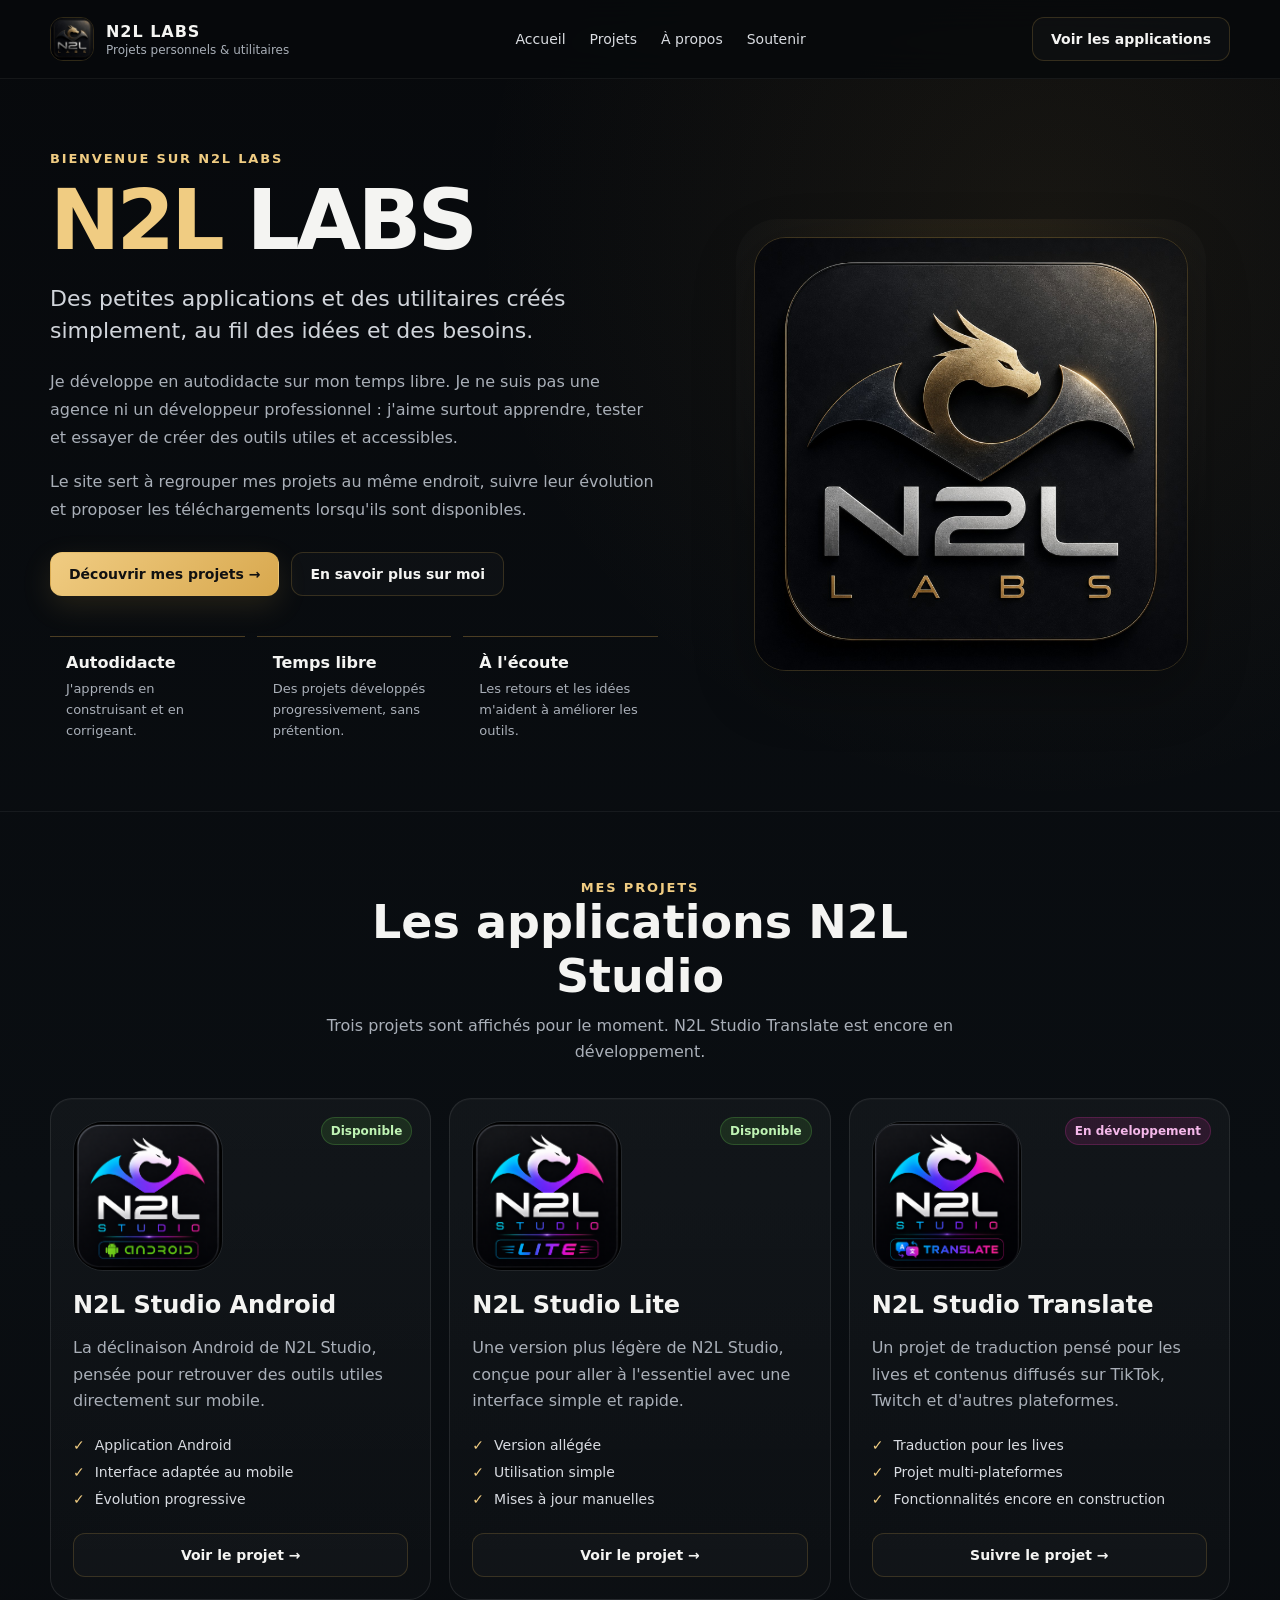
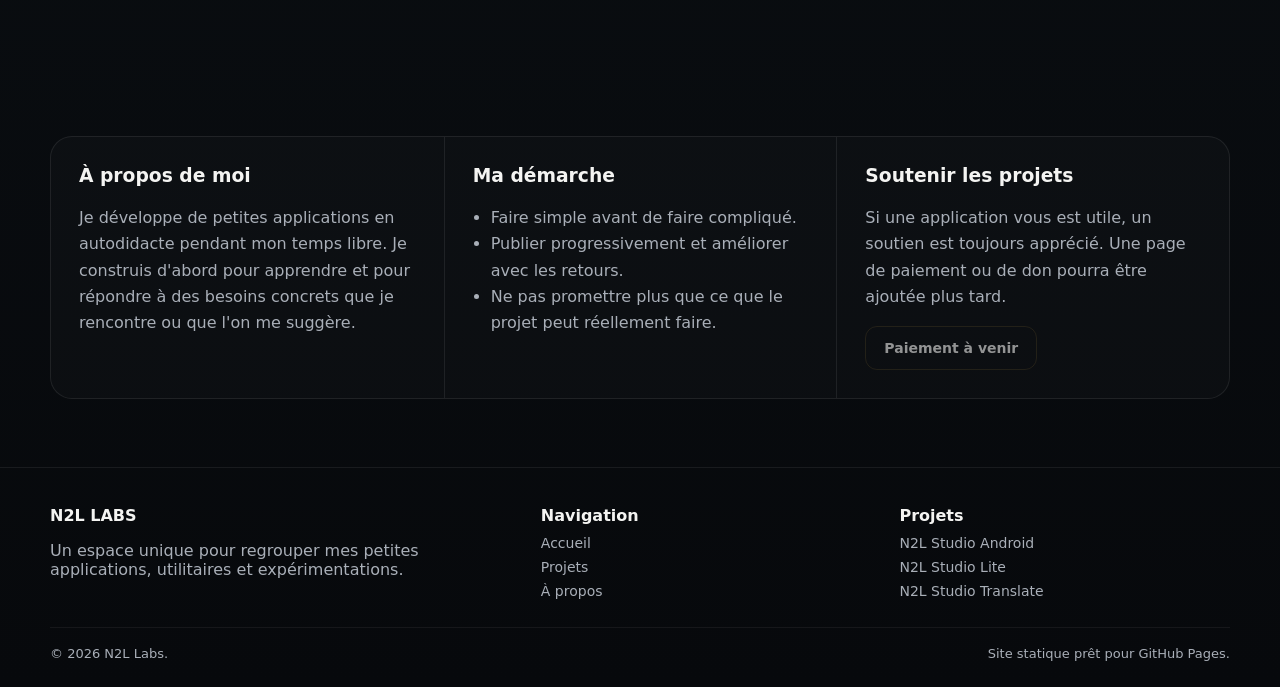
==== index.html @ dcb54ddf "Add files via upload" ====
<!doctype html>
<html lang="fr">
<head>
  <meta charset="utf-8">
  <meta name="viewport" content="width=device-width, initial-scale=1">
  <meta name="description" content="N2L Labs regroupe mes petites applications et utilitaires développés en autodidacte sur mon temps libre.">
  <meta name="theme-color" content="#080b0e">
  <title>N2L Labs | Applications et utilitaires</title>
  <link rel="stylesheet" href="assets/css/style.css">
</head>
<body>
<header class="site-header">
  <div class="container navbar">
    <a class="brand" href="index.html" aria-label="N2L Labs, accueil">
      <img class="brand-mark" src="assets/img/n2l-labs.jpg" alt="Logo N2L Labs">
      <div class="brand-copy"><strong>N2L LABS</strong><span>Projets personnels & utilitaires</span></div>
    </a>
    <button class="menu-toggle" type="button" aria-expanded="false" aria-label="Ouvrir le menu">Menu</button>
    <nav class="nav-links" aria-label="Navigation principale">
      <a href="#accueil">Accueil</a>
      <a href="#projets">Projets</a>
      <a href="#apropos">À propos</a>
      <a href="#support">Soutenir</a>
    </nav>
    <a class="btn btn-secondary" href="#projets">Voir les applications</a>
  </div>
</header>

<main>
  <section class="hero" id="accueil">
    <div class="container hero-grid">
      <div class="hero-copy">
        <div class="eyebrow">Bienvenue sur N2L Labs</div>
        <h1><span class="gold">N2L</span> LABS</h1>
        <p class="lead">Des petites applications et des utilitaires créés simplement, au fil des idées et des besoins.</p>
        <p>Je développe en autodidacte sur mon temps libre. Je ne suis pas une agence ni un développeur professionnel : j'aime surtout apprendre, tester et essayer de créer des outils utiles et accessibles.</p>
        <p>Le site sert à regrouper mes projets au même endroit, suivre leur évolution et proposer les téléchargements lorsqu'ils sont disponibles.</p>
        <div class="hero-actions">
          <a class="btn btn-primary" href="#projets">Découvrir mes projets →</a>
          <a class="btn btn-secondary" href="#apropos">En savoir plus sur moi</a>
        </div>
        <div class="traits" aria-label="Ma démarche">
          <div class="trait"><strong>Autodidacte</strong><span>J'apprends en construisant et en corrigeant.</span></div>
          <div class="trait"><strong>Temps libre</strong><span>Des projets développés progressivement, sans prétention.</span></div>
          <div class="trait"><strong>À l'écoute</strong><span>Les retours et les idées m'aident à améliorer les outils.</span></div>
        </div>
      </div>
      <div class="hero-visual">
        <div class="hero-logo-wrap"><img class="hero-logo" src="assets/img/n2l-labs.jpg" alt="Logo premium noir et or de N2L Labs"></div>
      </div>
    </div>
  </section>

  <section class="section" id="projets">
    <div class="container">
      <div class="section-head">
        <div class="eyebrow">Mes projets</div>
        <h2>Les applications N2L Studio</h2>
        <p>Trois projets sont affichés pour le moment. N2L Studio Translate est encore en développement.</p>
      </div>

      <div class="projects">
        <article class="project-card">
          <span class="badge badge-live">Disponible</span>
          <img class="project-logo" src="assets/img/n2l-studio-android.png" alt="Logo N2L Studio Android">
          <h3>N2L Studio Android</h3>
          <p>La déclinaison Android de N2L Studio, pensée pour retrouver des outils utiles directement sur mobile.</p>
          <ul class="feature-list">
            <li>Application Android</li>
            <li>Interface adaptée au mobile</li>
            <li>Évolution progressive</li>
          </ul>
          <a class="btn btn-secondary" href="projects/studio-android.html">Voir le projet →</a>
        </article>

        <article class="project-card">
          <span class="badge badge-live">Disponible</span>
          <img class="project-logo" src="assets/img/n2l-studio-lite.png" alt="Logo N2L Studio Lite">
          <h3>N2L Studio Lite</h3>
          <p>Une version plus légère de N2L Studio, conçue pour aller à l'essentiel avec une interface simple et rapide.</p>
          <ul class="feature-list">
            <li>Version allégée</li>
            <li>Utilisation simple</li>
            <li>Mises à jour manuelles</li>
          </ul>
          <a class="btn btn-secondary" href="projects/studio-lite.html">Voir le projet →</a>
        </article>

        <article class="project-card">
          <span class="badge badge-dev">En développement</span>
          <img class="project-logo" src="assets/img/n2l-studio-translate.png" alt="Logo N2L Studio Translate">
          <h3>N2L Studio Translate</h3>
          <p>Un projet de traduction pensé pour les lives et contenus diffusés sur TikTok, Twitch et d'autres plateformes.</p>
          <ul class="feature-list">
            <li>Traduction pour les lives</li>
            <li>Projet multi-plateformes</li>
            <li>Fonctionnalités encore en construction</li>
          </ul>
          <a class="btn btn-secondary" href="projects/translate.html">Suivre le projet →</a>
        </article>
      </div>
    </div>
  </section>

  <section class="section" id="apropos">
    <div class="container about-grid">
      <div class="about-panel">
        <h3>À propos de moi</h3>
        <p>Je développe de petites applications en autodidacte pendant mon temps libre. Je construis d'abord pour apprendre et pour répondre à des besoins concrets que je rencontre ou que l'on me suggère.</p>
      </div>
      <div class="about-panel">
        <h3>Ma démarche</h3>
        <ul>
          <li>Faire simple avant de faire compliqué.</li>
          <li>Publier progressivement et améliorer avec les retours.</li>
          <li>Ne pas promettre plus que ce que le projet peut réellement faire.</li>
        </ul>
      </div>
      <div class="about-panel" id="support">
        <h3>Soutenir les projets</h3>
        <p>Si une application vous est utile, un soutien est toujours apprécié. Une page de paiement ou de don pourra être ajoutée plus tard.</p>
        <a class="btn btn-disabled" href="#" aria-disabled="true">Paiement à venir</a>
      </div>
    </div>
  </section>
</main>

<footer>
  <div class="container">
    <div class="footer-grid">
      <div>
        <div class="footer-title">N2L LABS</div>
        <p>Un espace unique pour regrouper mes petites applications, utilitaires et expérimentations.</p>
      </div>
      <div>
        <div class="footer-title">Navigation</div>
        <div class="footer-links"><a href="#accueil">Accueil</a><a href="#projets">Projets</a><a href="#apropos">À propos</a></div>
      </div>
      <div>
        <div class="footer-title">Projets</div>
        <div class="footer-links"><a href="projects/studio-android.html">N2L Studio Android</a><a href="projects/studio-lite.html">N2L Studio Lite</a><a href="projects/translate.html">N2L Studio Translate</a></div>
      </div>
    </div>
    <div class="footer-bottom"><span>© <span data-year></span> N2L Labs.</span><span>Site statique prêt pour GitHub Pages.</span></div>
  </div>
</footer>
<script src="assets/js/main.js"></script>
</body>
</html>
---- assets/css/style.css ----
:root {
  --bg: #080b0e;
  --bg-soft: #0d1116;
  --panel: #10151b;
  --panel-2: #131922;
  --text: #f4f4f2;
  --muted: #a9afb8;
  --border: rgba(216, 168, 78, 0.2);
  --gold: #d8a84e;
  --gold-2: #f0cc82;
  --cyan: #20c7f3;
  --violet: #8153ff;
  --pink: #f337ba;
  --green: #64c64c;
  --radius: 22px;
  --shadow: 0 18px 60px rgba(0,0,0,.32);
}

* { box-sizing: border-box; }
html { scroll-behavior: smooth; }
body {
  margin: 0;
  font-family: Inter, ui-sans-serif, system-ui, -apple-system, BlinkMacSystemFont, "Segoe UI", sans-serif;
  color: var(--text);
  background:
    radial-gradient(circle at 82% 10%, rgba(216,168,78,.08), transparent 25%),
    linear-gradient(180deg, #07090c 0%, #0a0e12 52%, #07090c 100%);
  min-height: 100vh;
}
a { color: inherit; text-decoration: none; }
img { display: block; max-width: 100%; }
button, a { -webkit-tap-highlight-color: transparent; }

.container { width: min(1180px, calc(100% - 36px)); margin: 0 auto; }
.site-header {
  position: sticky; top: 0; z-index: 30;
  backdrop-filter: blur(16px);
  background: rgba(7,9,12,.82);
  border-bottom: 1px solid rgba(255,255,255,.06);
}
.navbar { min-height: 78px; display: flex; align-items: center; justify-content: space-between; gap: 24px; }
.brand { display: flex; align-items: center; gap: 12px; min-width: max-content; }
.brand-mark { width: 44px; height: 44px; border-radius: 13px; object-fit: cover; border: 1px solid var(--border); }
.brand-copy strong { display: block; letter-spacing: .06em; }
.brand-copy span { display: block; font-size: 12px; color: var(--muted); margin-top: 2px; }
.nav-links { display: flex; align-items: center; gap: 24px; color: #d9dce1; font-size: 14px; }
.nav-links a:hover, .nav-links a:focus-visible { color: var(--gold-2); }
.menu-toggle { display: none; background: transparent; color: var(--text); border: 1px solid rgba(255,255,255,.12); border-radius: 12px; padding: 9px 12px; }

.btn { display: inline-flex; align-items: center; justify-content: center; gap: 9px; min-height: 44px; padding: 0 18px; border-radius: 12px; border: 1px solid var(--border); font-weight: 600; font-size: 14px; transition: .2s ease; }
.btn:hover { transform: translateY(-1px); }
.btn-primary { color: #111; background: linear-gradient(135deg, var(--gold-2), var(--gold)); box-shadow: 0 10px 30px rgba(216,168,78,.14); }
.btn-secondary { background: rgba(255,255,255,.025); color: var(--text); }
.btn-disabled { opacity: .58; cursor: not-allowed; pointer-events: none; }

.hero { padding: 72px 0 54px; border-bottom: 1px solid rgba(255,255,255,.06); }
.hero-grid { display: grid; grid-template-columns: 1.08fr .92fr; align-items: center; gap: 54px; }
.eyebrow { color: var(--gold-2); font-size: 13px; letter-spacing: .14em; text-transform: uppercase; font-weight: 700; }
h1 { margin: 14px 0 18px; font-size: clamp(45px, 7vw, 84px); line-height: .96; letter-spacing: -.045em; }
.gold { color: var(--gold-2); }
.lead { max-width: 660px; color: #d1d5db; font-size: clamp(18px, 2vw, 22px); line-height: 1.45; }
.hero-copy p:not(.lead) { color: var(--muted); line-height: 1.75; max-width: 680px; }
.hero-actions { display: flex; flex-wrap: wrap; gap: 12px; margin-top: 28px; }
.hero-visual { position: relative; display: grid; place-items: center; }
.hero-logo-wrap { width: min(100%, 470px); padding: 18px; border-radius: 42px; background: radial-gradient(circle at 50% 20%, rgba(216,168,78,.11), rgba(255,255,255,.015) 55%, transparent 70%); }
.hero-logo { border-radius: 32px; box-shadow: var(--shadow); border: 1px solid var(--border); }

.traits { margin-top: 40px; display: grid; grid-template-columns: repeat(3, 1fr); gap: 12px; }
.trait { padding: 16px; border-top: 1px solid rgba(216,168,78,.32); }
.trait strong { display: block; margin-bottom: 6px; }
.trait span { color: var(--muted); font-size: 13px; line-height: 1.45; }

.section { padding: 68px 0; }
.section-head { text-align: center; max-width: 720px; margin: 0 auto 34px; }
.section-head h2 { margin: 0 0 10px; font-size: clamp(30px, 4vw, 46px); }
.section-head p { margin: 0; color: var(--muted); line-height: 1.6; }
.projects { display: grid; grid-template-columns: repeat(3, 1fr); gap: 18px; }
.project-card { position: relative; border: 1px solid rgba(255,255,255,.09); border-radius: var(--radius); padding: 22px; background: linear-gradient(180deg, rgba(255,255,255,.035), rgba(255,255,255,.016)); min-height: 100%; box-shadow: inset 0 1px 0 rgba(255,255,255,.025); }
.project-card:hover { border-color: rgba(216,168,78,.3); }
.project-logo { width: 150px; aspect-ratio: 1; object-fit: cover; border-radius: 30px; margin-bottom: 20px; border: 1px solid rgba(255,255,255,.08); }
.project-card h3 { font-size: 24px; margin: 0 0 9px; }
.project-card p { color: var(--muted); line-height: 1.65; min-height: 82px; }
.badge { position: absolute; right: 18px; top: 18px; border-radius: 999px; padding: 6px 9px; font-size: 12px; font-weight: 700; }
.badge-live { color: #bff3b4; background: rgba(80,170,67,.16); border: 1px solid rgba(100,198,76,.25); }
.badge-dev { color: #f5b8ea; background: rgba(243,55,186,.12); border: 1px solid rgba(243,55,186,.2); }
.feature-list { list-style: none; margin: 20px 0 26px; padding: 0; color: #d8dbe1; }
.feature-list li { display: flex; gap: 10px; margin: 11px 0; font-size: 14px; }
.feature-list li::before { content: "✓"; color: var(--gold-2); font-weight: 800; }
.project-card .btn { width: 100%; }

.about-grid { display: grid; grid-template-columns: repeat(3,1fr); border: 1px solid rgba(255,255,255,.08); border-radius: var(--radius); overflow: hidden; background: rgba(255,255,255,.018); }
.about-panel { padding: 28px; }
.about-panel + .about-panel { border-left: 1px solid rgba(255,255,255,.08); }
.about-panel h3 { margin-top: 0; }
.about-panel p, .about-panel li { color: var(--muted); line-height: 1.65; }
.about-panel ul { padding-left: 18px; }

.project-page { padding: 64px 0 74px; }
.project-hero { display: grid; grid-template-columns: 230px 1fr; gap: 36px; align-items: center; padding: 30px; border: 1px solid rgba(255,255,255,.08); border-radius: 28px; background: rgba(255,255,255,.022); }
.project-hero img { width: 230px; border-radius: 44px; border: 1px solid rgba(255,255,255,.08); }
.project-hero h1 { font-size: clamp(40px, 6vw, 70px); margin-bottom: 14px; }
.project-hero .status-line { color: var(--gold-2); font-size: 14px; font-weight: 700; }
.content-grid { display: grid; grid-template-columns: 1.3fr .7fr; gap: 22px; margin-top: 24px; }
.content-box { border: 1px solid rgba(255,255,255,.08); border-radius: 22px; padding: 26px; background: rgba(255,255,255,.018); }
.content-box h2 { margin-top: 0; }
.content-box p, .content-box li { color: var(--muted); line-height: 1.7; }
.notice { border-left: 3px solid var(--gold); background: rgba(216,168,78,.06); padding: 16px 18px; border-radius: 0 14px 14px 0; color: #e8e2d6; }

footer { padding: 38px 0 26px; border-top: 1px solid rgba(255,255,255,.07); color: var(--muted); }
.footer-grid { display: grid; grid-template-columns: 1.4fr 1fr 1fr; gap: 28px; }
.footer-title { color: var(--text); margin-bottom: 10px; font-weight: 700; }
.footer-links { display: grid; gap: 8px; font-size: 14px; }
.footer-bottom { margin-top: 28px; padding-top: 18px; border-top: 1px solid rgba(255,255,255,.06); font-size: 13px; display: flex; justify-content: space-between; gap: 20px; flex-wrap: wrap; }

@media (max-width: 900px) {
  .hero-grid, .content-grid { grid-template-columns: 1fr; }
  .hero-visual { order: -1; }
  .hero-logo-wrap { width: min(76vw, 390px); }
  .projects { grid-template-columns: 1fr 1fr; }
  .projects .project-card:last-child { grid-column: 1 / -1; }
  .about-grid { grid-template-columns: 1fr; }
  .about-panel + .about-panel { border-left: 0; border-top: 1px solid rgba(255,255,255,.08); }
  .project-hero { grid-template-columns: 180px 1fr; }
  .project-hero img { width: 180px; }
}

@media (max-width: 700px) {
  .container { width: min(100% - 24px, 1180px); }
  .menu-toggle { display: inline-flex; }
  .nav-links { display: none; position: absolute; top: 78px; left: 12px; right: 12px; padding: 18px; background: #0b0f13; border: 1px solid rgba(255,255,255,.08); border-radius: 16px; flex-direction: column; align-items: stretch; }
  .nav-links.open { display: flex; }
  .navbar > .btn { display: none; }
  .hero { padding-top: 34px; }
  .hero-grid { gap: 28px; }
  .traits { grid-template-columns: 1fr; }
  .projects { grid-template-columns: 1fr; }
  .projects .project-card:last-child { grid-column: auto; }
  .project-card p { min-height: auto; }
  .project-hero { grid-template-columns: 1fr; text-align: center; }
  .project-hero img { width: min(220px, 70vw); margin: 0 auto; }
  .footer-grid { grid-template-columns: 1fr; }
}

/* N2L Studio Android */
.android-project-page .project-hero p:not(.lead) { color: var(--muted); line-height: 1.7; max-width: 760px; }
.android-hero { background: radial-gradient(circle at 8% 15%, rgba(32,199,243,.08), transparent 28%), radial-gradient(circle at 88% 80%, rgba(243,55,186,.07), transparent 30%), rgba(255,255,255,.022); }
.app-pills { display: flex; flex-wrap: wrap; gap: 9px; margin-top: 18px; }
.app-pills span { padding: 7px 11px; border-radius: 999px; border: 1px solid rgba(255,255,255,.09); background: rgba(255,255,255,.026); color: #d9dce1; font-size: 13px; }
.project-section { padding-top: 56px; }
.left-head { text-align: left; max-width: 800px; margin: 0 0 24px; }
.left-head h2 { margin-top: 8px; }
.feature-cards { display: grid; grid-template-columns: repeat(4, 1fr); gap: 16px; }
.feature-box { min-height: 100%; }
.feature-box h3 { margin: 11px 0 8px; font-size: 18px; }
.feature-box p { margin: 0; font-size: 14px; }
.feature-icon { font-size: 27px; }
.mini-badge { display: inline-block; margin-left: 6px; padding: 3px 7px; border-radius: 999px; font-size: 11px; vertical-align: middle; color: #f5b8ea; background: rgba(243,55,186,.12); border: 1px solid rgba(243,55,186,.2); }
.android-gallery { display: grid; grid-template-columns: repeat(2, minmax(0,1fr)); gap: 18px; }
.screenshot-box { margin: 0; overflow: hidden; border: 1px solid rgba(255,255,255,.08); border-radius: 22px; background: rgba(255,255,255,.018); }
.screenshot-box img { width: 100%; aspect-ratio: 16/10; object-fit: cover; object-position: top; }
.screenshot-box figcaption { padding: 14px 16px 16px; color: var(--muted); font-size: 14px; }
.android-info-grid { margin-top: 0; }
.download-actions { margin-top: 18px; }
.support-strip { display: flex; align-items: center; justify-content: space-between; gap: 28px; padding: 28px; margin-top: 56px; border: 1px solid rgba(216,168,78,.18); border-radius: 22px; background: rgba(216,168,78,.035); }
.support-strip h2 { margin: 8px 0 9px; }
.support-strip p { margin: 0; color: var(--muted); line-height: 1.65; max-width: 760px; }

@media (max-width: 1000px) {
  .feature-cards { grid-template-columns: repeat(2, 1fr); }
}
@media (max-width: 700px) {
  .feature-cards, .android-gallery { grid-template-columns: 1fr; }
  .support-strip { align-items: stretch; flex-direction: column; }
  .support-strip .btn { width: 100%; }
}
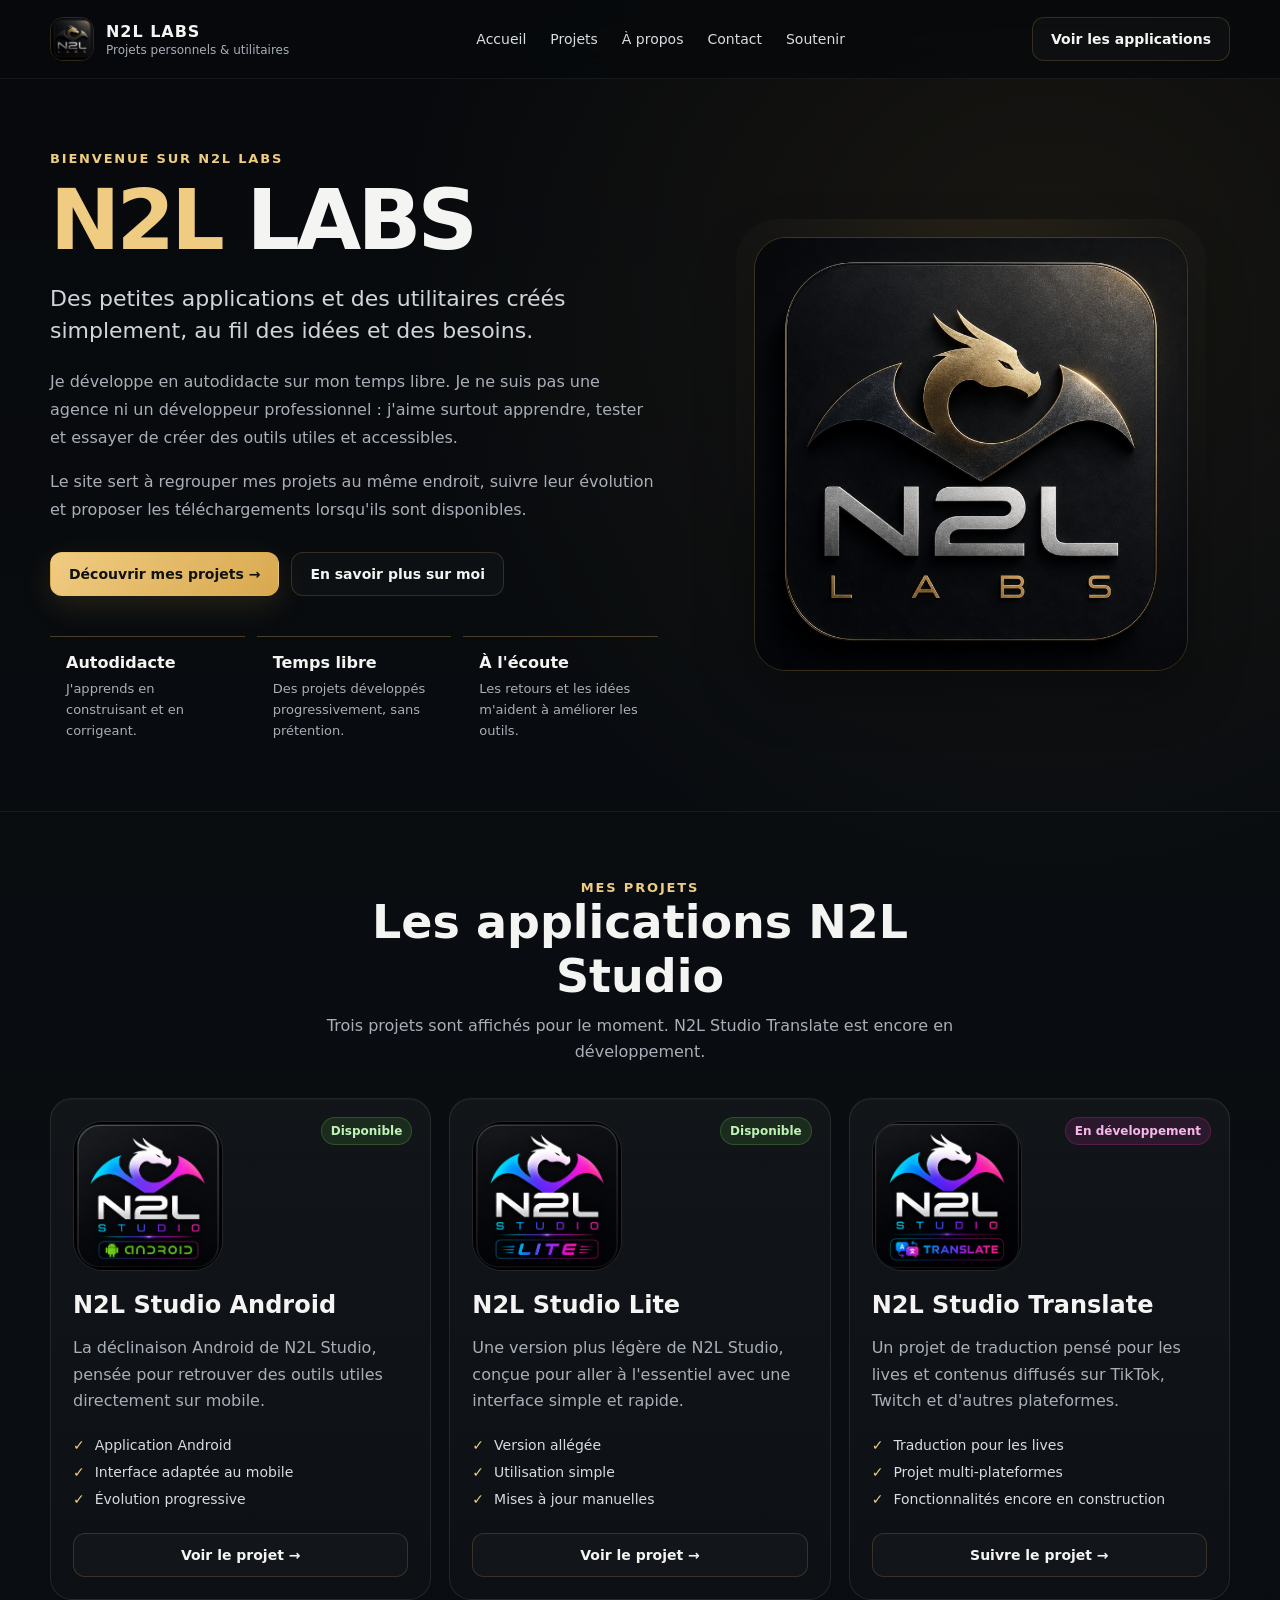
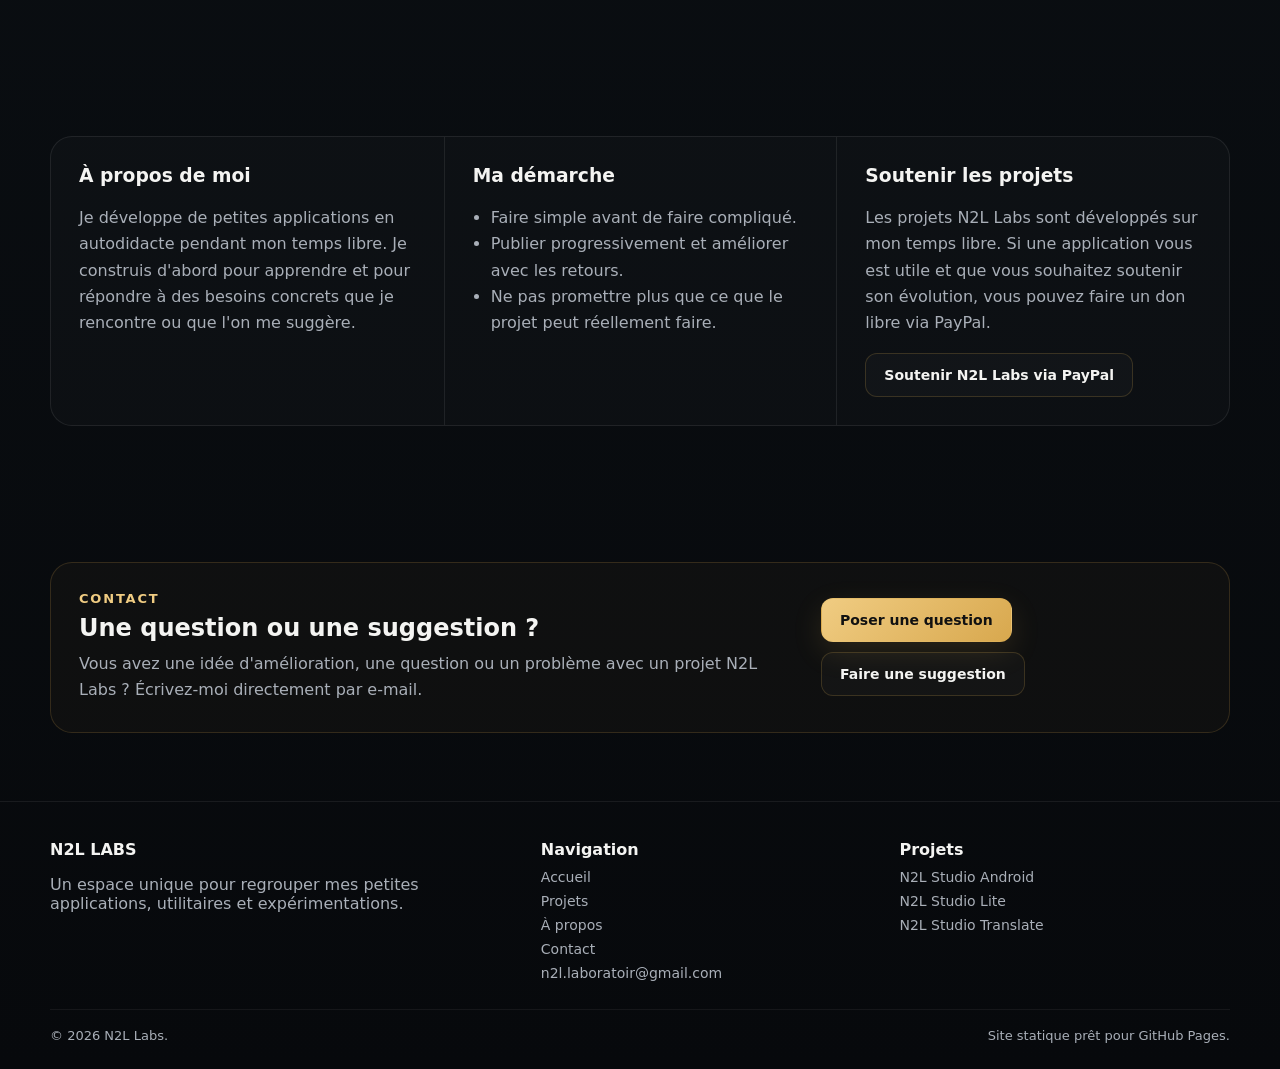
==== commit bf9ab40c: "Ajout contact, licences Lite et PayPal" ====
--- a/index.html
+++ b/index.html
@@ -20,6 +20,7 @@
       <a href="#accueil">Accueil</a>
       <a href="#projets">Projets</a>
       <a href="#apropos">À propos</a>
+      <a href="#contact">Contact</a>
       <a href="#support">Soutenir</a>
     </nav>
     <a class="btn btn-secondary" href="#projets">Voir les applications</a>
@@ -118,11 +119,28 @@
       </div>
       <div class="about-panel" id="support">
         <h3>Soutenir les projets</h3>
-        <p>Si une application vous est utile, un soutien est toujours apprécié. Une page de paiement ou de don pourra être ajoutée plus tard.</p>
-        <a class="btn btn-disabled" href="#" aria-disabled="true">Paiement à venir</a>
+        <p>Les projets N2L Labs sont développés sur mon temps libre. Si une application vous est utile et que vous souhaitez soutenir son évolution, vous pouvez faire un don libre via PayPal.</p>
+        <a class="btn btn-secondary" href="https://paypal.me/N2LStudio" target="_blank" rel="noopener noreferrer">Soutenir N2L Labs via PayPal</a>
       </div>
     </div>
   </section>
+
+  <section class="section" id="contact">
+    <div class="container">
+      <div class="contact-strip">
+        <div>
+          <div class="eyebrow">Contact</div>
+          <h2>Une question ou une suggestion ?</h2>
+          <p>Vous avez une idée d'amélioration, une question ou un problème avec un projet N2L Labs ? Écrivez-moi directement par e-mail.</p>
+        </div>
+        <div class="contact-actions">
+          <a class="btn btn-primary" href="mailto:n2l.laboratoir@gmail.com?subject=Question%20-%20N2L%20Labs">Poser une question</a>
+          <a class="btn btn-secondary" href="mailto:n2l.laboratoir@gmail.com?subject=Suggestion%20-%20N2L%20Labs">Faire une suggestion</a>
+        </div>
+      </div>
+    </div>
+  </section>
+
 </main>
 
 <footer>
@@ -134,7 +152,7 @@
       </div>
       <div>
         <div class="footer-title">Navigation</div>
-        <div class="footer-links"><a href="#accueil">Accueil</a><a href="#projets">Projets</a><a href="#apropos">À propos</a></div>
+        <div class="footer-links"><a href="#accueil">Accueil</a><a href="#projets">Projets</a><a href="#apropos">À propos</a><a href="#contact">Contact</a><a href="mailto:n2l.laboratoir@gmail.com">n2l.laboratoir@gmail.com</a></div>
       </div>
       <div>
         <div class="footer-title">Projets</div>
--- a/assets/css/style.css
+++ b/assets/css/style.css
@@ -173,3 +173,31 @@
   .support-strip { align-items: stretch; flex-direction: column; }
   .support-strip .btn { width: 100%; }
 }
+
+/* N2L Studio Lite */
+.lite-gallery { grid-template-columns: repeat(2, minmax(0, 1fr)); }
+.lite-gallery .screenshot-box:first-child { grid-column: 1 / -1; }
+.lite-gallery .screenshot-box img { aspect-ratio: 16 / 8.6; object-fit: cover; object-position: top left; }
+@media (max-width: 700px) {
+  .lite-gallery { grid-template-columns: 1fr; }
+  .lite-gallery .screenshot-box:first-child { grid-column: auto; }
+}
+
+
+/* Contact & activation */
+.contact-strip, .license-strip {
+  display: flex; align-items: center; justify-content: space-between; gap: 28px;
+  padding: 28px; border: 1px solid rgba(216,168,78,.18); border-radius: 22px;
+  background: rgba(216,168,78,.035);
+}
+.contact-strip h2, .license-strip h2 { margin: 8px 0 9px; }
+.contact-strip p, .license-strip p { margin: 0; color: var(--muted); line-height: 1.65; max-width: 760px; }
+.contact-actions { display: flex; flex-wrap: wrap; gap: 10px; align-items: center; }
+.license-strip { align-items: flex-start; background: rgba(255,255,255,.018); border-color: rgba(255,255,255,.09); }
+.license-strip > div:first-child { flex: 1; }
+.license-strip .notice { margin-top: 16px; }
+@media (max-width: 700px) {
+  .contact-strip, .license-strip { flex-direction: column; align-items: stretch; }
+  .contact-actions { flex-direction: column; align-items: stretch; }
+  .contact-actions .btn { width: 100%; }
+}
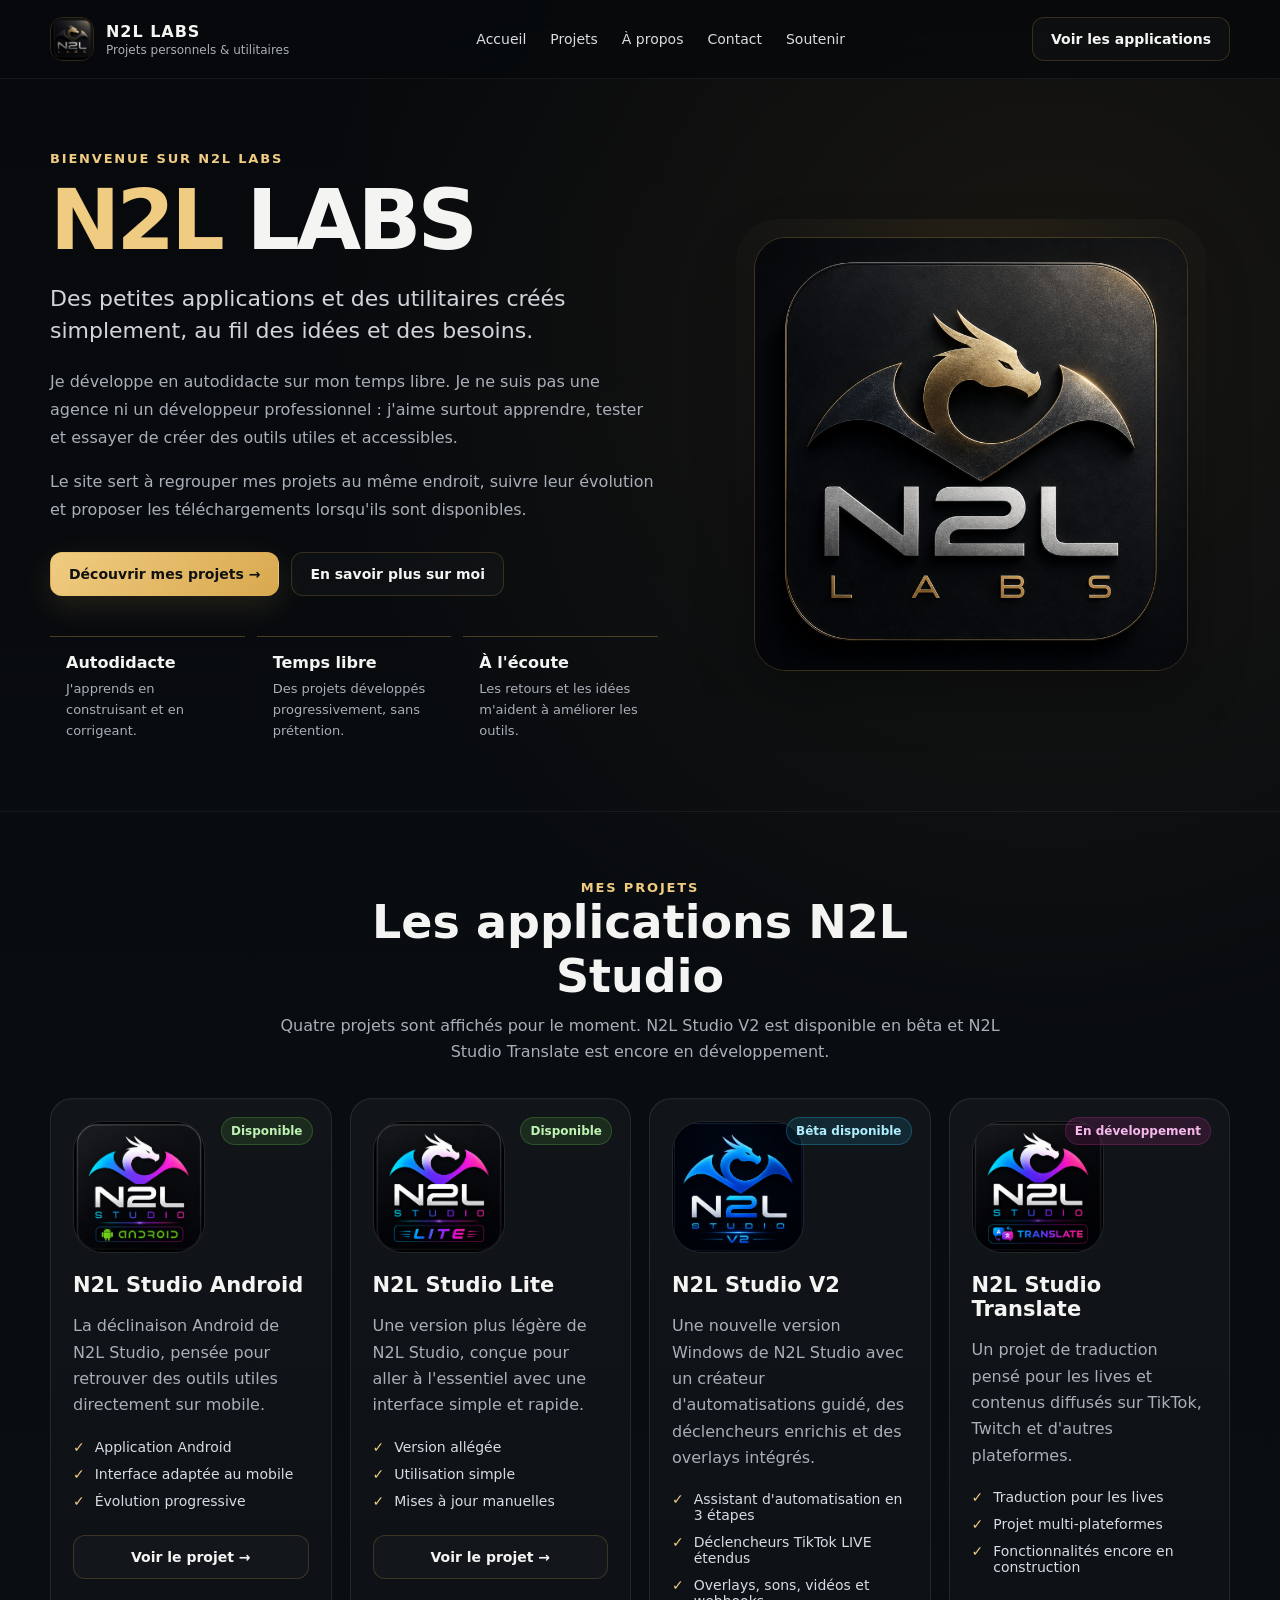
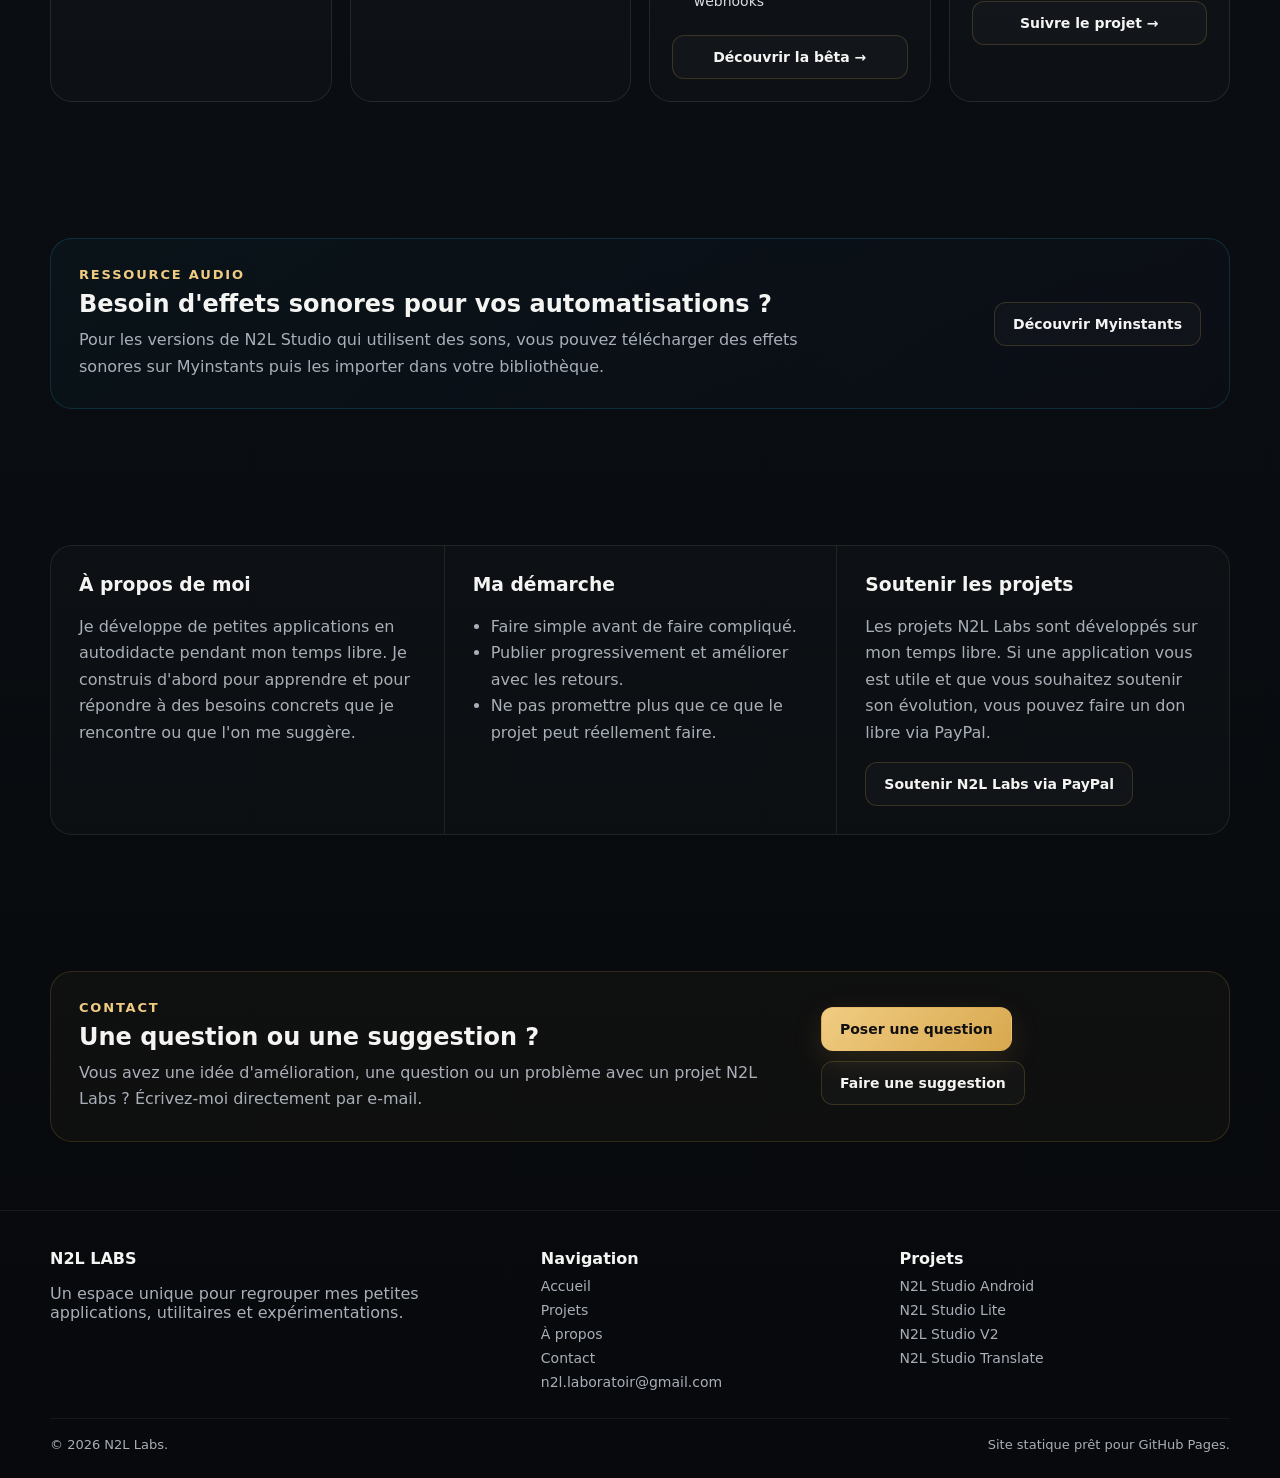
==== commit 6fd645d3: "Add files via upload" ====
--- a/index.html
+++ b/index.html
@@ -57,7 +57,7 @@
       <div class="section-head">
         <div class="eyebrow">Mes projets</div>
         <h2>Les applications N2L Studio</h2>
-        <p>Trois projets sont affichés pour le moment. N2L Studio Translate est encore en développement.</p>
+        <p>Quatre projets sont affichés pour le moment. N2L Studio V2 est disponible en bêta et N2L Studio Translate est encore en développement.</p>
       </div>
 
       <div class="projects">
@@ -88,6 +88,19 @@
         </article>
 
         <article class="project-card">
+          <span class="badge badge-beta">Bêta disponible</span>
+          <img class="project-logo" src="assets/img/n2l-studio-v2.png" alt="Logo N2L Studio V2">
+          <h3>N2L Studio V2</h3>
+          <p>Une nouvelle version Windows de N2L Studio avec un créateur d'automatisations guidé, des déclencheurs enrichis et des overlays intégrés.</p>
+          <ul class="feature-list">
+            <li>Assistant d'automatisation en 3 étapes</li>
+            <li>Déclencheurs TikTok LIVE étendus</li>
+            <li>Overlays, sons, vidéos et webhooks</li>
+          </ul>
+          <a class="btn btn-secondary" href="projects/studio-v2.html">Découvrir la bêta →</a>
+        </article>
+
+        <article class="project-card">
           <span class="badge badge-dev">En développement</span>
           <img class="project-logo" src="assets/img/n2l-studio-translate.png" alt="Logo N2L Studio Translate">
           <h3>N2L Studio Translate</h3>
@@ -99,6 +112,19 @@
           </ul>
           <a class="btn btn-secondary" href="projects/translate.html">Suivre le projet →</a>
         </article>
+      </div>
+    </div>
+  </section>
+
+  <section class="section">
+    <div class="container">
+      <div class="resource-strip">
+        <div>
+          <div class="eyebrow">Ressource audio</div>
+          <h2>Besoin d'effets sonores pour vos automatisations ?</h2>
+          <p>Pour les versions de N2L Studio qui utilisent des sons, vous pouvez télécharger des effets sonores sur Myinstants puis les importer dans votre bibliothèque.</p>
+        </div>
+        <a class="btn btn-secondary" href="https://www.myinstants.com/fr/index/fr/" target="_blank" rel="noopener noreferrer">Découvrir Myinstants</a>
       </div>
     </div>
   </section>
@@ -156,7 +182,7 @@
       </div>
       <div>
         <div class="footer-title">Projets</div>
-        <div class="footer-links"><a href="projects/studio-android.html">N2L Studio Android</a><a href="projects/studio-lite.html">N2L Studio Lite</a><a href="projects/translate.html">N2L Studio Translate</a></div>
+        <div class="footer-links"><a href="projects/studio-android.html">N2L Studio Android</a><a href="projects/studio-lite.html">N2L Studio Lite</a><a href="projects/studio-v2.html">N2L Studio V2</a><a href="projects/translate.html">N2L Studio Translate</a></div>
       </div>
     </div>
     <div class="footer-bottom"><span>© <span data-year></span> N2L Labs.</span><span>Site statique prêt pour GitHub Pages.</span></div>
--- a/assets/css/style.css
+++ b/assets/css/style.css
@@ -201,3 +201,21 @@
   .contact-actions { flex-direction: column; align-items: stretch; }
   .contact-actions .btn { width: 100%; }
 }
+
+
+/* N2L Studio V2 + ressources */
+.badge-beta { color: #aeeeff; background: rgba(32,199,243,.12); border: 1px solid rgba(32,199,243,.26); }
+.resource-strip {
+  display: flex; align-items: center; justify-content: space-between; gap: 28px;
+  padding: 28px; border: 1px solid rgba(32,199,243,.16); border-radius: 22px;
+  background: linear-gradient(135deg, rgba(32,199,243,.035), rgba(129,83,255,.025));
+}
+.resource-strip h2 { margin: 8px 0 9px; }
+.resource-strip p { margin: 0; color: var(--muted); line-height: 1.65; max-width: 780px; }
+.v2-hero { background: radial-gradient(circle at 8% 15%, rgba(32,199,243,.12), transparent 30%), radial-gradient(circle at 90% 75%, rgba(33,91,255,.08), transparent 32%), rgba(255,255,255,.022); }
+.v2-gallery { display: grid; grid-template-columns: 1.35fr .65fr; gap: 18px; }
+.v2-gallery .screenshot-box:first-child { grid-row: span 2; }
+.v2-gallery .screenshot-box img { width: 100%; height: 100%; min-height: 260px; object-fit: cover; object-position: top center; }
+@media (min-width: 1001px) { .projects { grid-template-columns: repeat(4, 1fr); } .project-logo { width: 132px; } .project-card h3 { font-size: 21px; } }
+@media (max-width: 1000px) { .projects { grid-template-columns: repeat(2, 1fr); } .projects .project-card:last-child { grid-column: auto; } }
+@media (max-width: 700px) { .resource-strip { flex-direction: column; align-items: stretch; } .resource-strip .btn { width: 100%; } .v2-gallery { grid-template-columns: 1fr; } .v2-gallery .screenshot-box:first-child { grid-row: auto; } }
